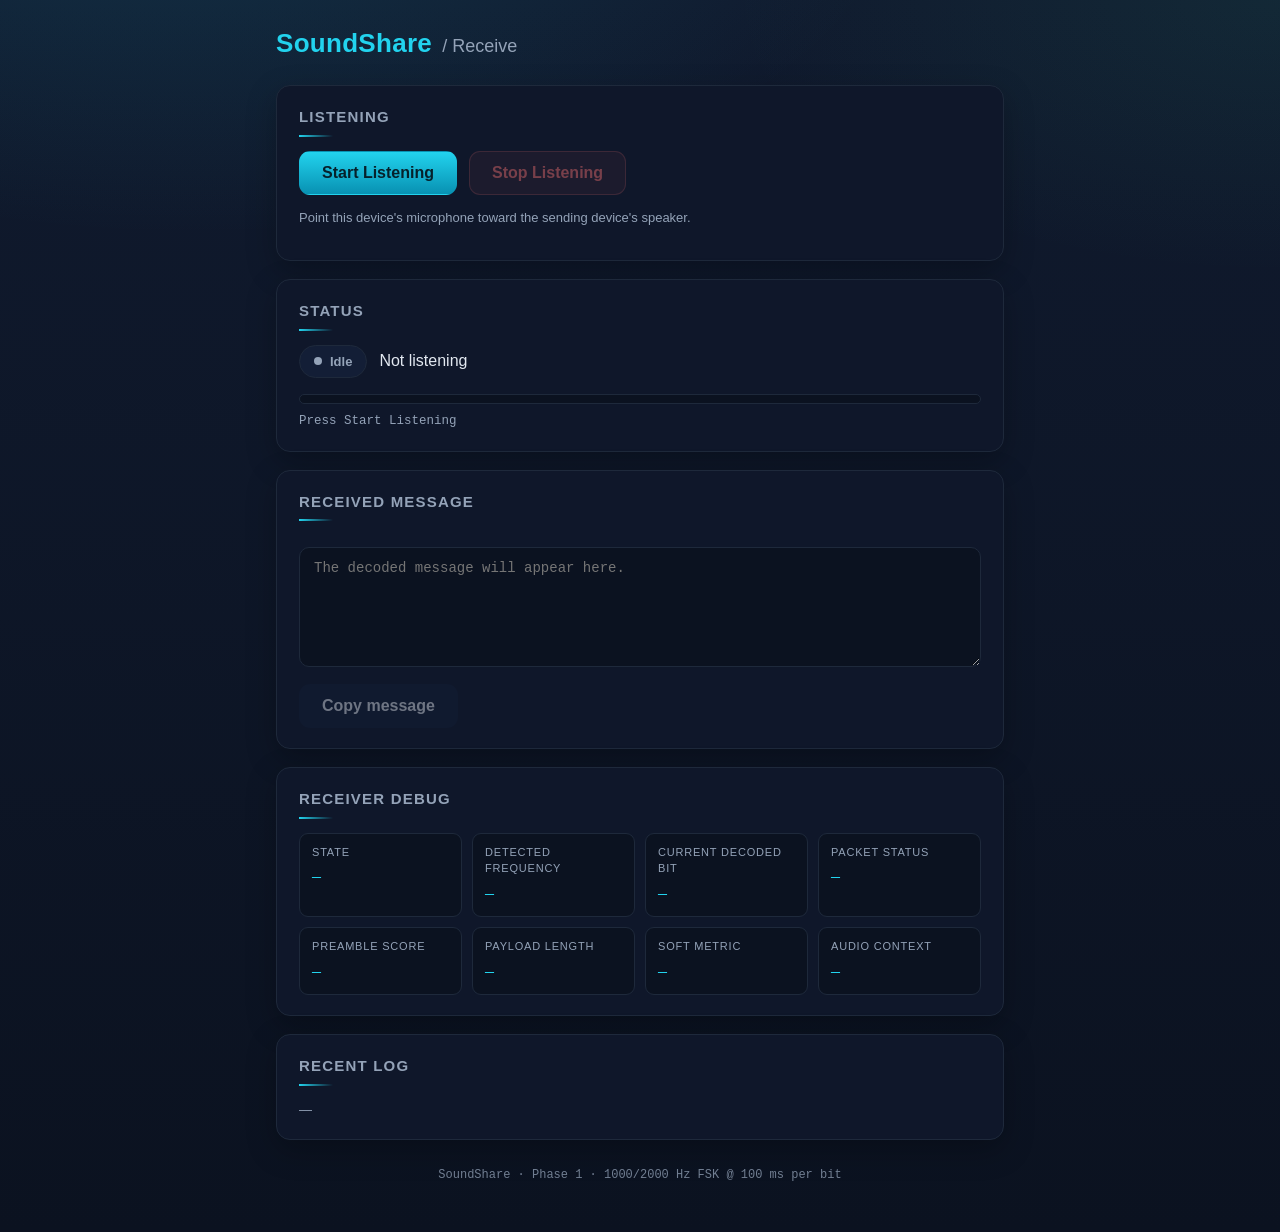
==== receive.html @ 2c6472bd "SoundShare: acoustic FSK text transfer (Phase 1)" ====
<!DOCTYPE html>
<html lang="en">
<head>
  <meta charset="UTF-8">
  <meta name="viewport" content="width=device-width, initial-scale=1.0">
  <meta name="description" content="SoundShare receiver — demodulate FSK audio tones from your microphone back into text.">
  <title>SoundShare — Receive</title>
  <link rel="stylesheet" href="css/style.css">
</head>
<body>
  <div class="wrap">
    <header class="top">
      <a class="brand" href="index.html">SoundShare</a>
      <span class="crumb">/ Receive</span>
    </header>

    <main>
      <section class="card">
        <h2>Listening</h2>
        <div class="controls">
          <button id="listenBtn" class="btn primary">Start Listening</button>
          <button id="stopBtn" class="btn stop" disabled>Stop Listening</button>
        </div>
        <p class="muted">
          Point this device's microphone toward the sending device's speaker.
        </p>
      </section>

      <section class="card">
        <h2>Status</h2>
        <div class="statusline">
          <span id="statusPill" class="pill idle">Idle</span>
          <span id="statusText">Not listening</span>
        </div>

        <div class="progress">
          <div id="progressBar" class="progressbar"></div>
        </div>
        <div id="progressLabel" class="muted">Press Start Listening</div>
      </section>

      <section class="card">
        <h2>Received message</h2>
        <textarea id="received" class="msgbox" rows="5" readonly
          placeholder="The decoded message will appear here."></textarea>
        <div class="controls">
          <button id="copyBtn" class="btn" disabled>Copy message</button>
        </div>
      </section>

      <section class="card">
        <h2>Receiver debug</h2>
        <div class="debuggrid">
          <div><label>State</label><output id="dbgState">—</output></div>
          <div><label>Detected frequency</label><output id="dbgFreq">—</output></div>
          <div><label>Current decoded bit</label><output id="dbgBit">—</output></div>
          <div><label>Packet status</label><output id="dbgPacket">—</output></div>
          <div><label>Preamble score</label><output id="dbgScore">—</output></div>
          <div><label>Payload length</label><output id="dbgLen">—</output></div>
          <div><label>Soft metric</label><output id="dbgSoft">—</output></div>
          <div><label>Audio context</label><output id="dbgCtx">—</output></div>
        </div>
      </section>

      <section class="card">
        <h2>Recent log</h2>
        <pre id="log" class="muted" style="white-space:pre-wrap;margin:0;font-family:inherit;">—</pre>
      </section>
    </main>

    <footer>SoundShare · Phase 1 · 1000/2000 Hz FSK @ 100 ms per bit</footer>
  </div>

  <script src="js/crc.js"></script>
  <script src="js/encoder.js"></script>
  <script src="js/decoder.js"></script>
  <script src="js/audio.js"></script>
  <script>
    (() => {
      "use strict";

      const el = (id) => document.getElementById(id);
      const listenBtn = el("listenBtn");
      const stopBtn = el("stopBtn");
      const copyBtn = el("copyBtn");
      const received = el("received");
      const pill = el("statusPill");
      const statusText = el("statusText");
      const progressBar = el("progressBar");
      const progressLabel = el("progressLabel");
      const log = el("log");
      const dbg = {
        state: el("dbgState"), freq: el("dbgFreq"), bit: el("dbgBit"),
        packet: el("dbgPacket"), score: el("dbgScore"), len: el("dbgLen"),
        soft: el("dbgSoft"), ctx: el("dbgCtx"),
      };

      const rx = new SS.Audio.Receiver();

      /* Preamble progress for the "Mesh/Listening" step indicator:
         total symbols for the current message as it streams in. */
      let lastSymbols = 0;
      let lastMessageLen = 0;

      /* ------------------------------------------------------------ */
      /* Status helpers                                                */
      /* ------------------------------------------------------------ */

      function setStatus(name, text) {
        pill.className = "pill " + name;
        pill.textContent =
          name === "decoding" ? "Decoding"
          : name === "received" ? "Message received"
          : name === "error" ? "Transmission error"
          : name.charAt(0).toUpperCase() + name.slice(1);
        statusText.textContent = text;
      }

      function setProgress(frac, label) {
        progressBar.style.width = Math.max(0, Math.min(100, frac * 100)) + "%";
        progressLabel.textContent = label;
      }

      function appendLog(line) {
        const stamp = new Date().toLocaleTimeString();
        log.textContent = (log.textContent === "—" ? "" : log.textContent + "\n") +
          "[" + stamp + "] " + line;
        log.scrollTop = log.scrollHeight;
      }

      /* ------------------------------------------------------------ */
      /* Decoder handlers                                              */
      /* ------------------------------------------------------------ */

      const decoder = new SS.Decoder({
        onSync(meta) {
          setStatus("decoding", "Preamble locked — decoding packet…");
          setProgress(0.1,
            "Synchronised (score " + meta.score.toFixed(2) + ") — receiving…");
          appendLog("Preamble detected (score " + meta.score.toFixed(2) + ").");
        },

        onMessage(text, meta) {
          received.value = text;
          lastMessageLen = meta.bytes;
          lastSymbols = meta.totalBits;
          copyBtn.disabled = false;
          setStatus("received",
            "Message received (" + meta.bytes + " bytes · " +
            meta.totalBits + " bits) — CRC32 verified.");
          setProgress(1, "Packet verified with CRC32 — complete.");
          appendLog("Message received: " + JSON.stringify(text));
        },

        onError(reason) {
          setStatus("error", reason);
          setProgress(0, "Packet rejected — listening for the next transmission.");
          appendLog("Error: " + reason);
        },

        onDebug(d) {
          /* Update the debug grid ~ every frame is fine; cheap enough. */
          dbg.state.textContent = d.state;
          dbg.freq.textContent = d.measuredHz ? d.measuredHz + " Hz" : "—";
          dbg.bit.textContent = d.lastBit == null ? "—" : String(d.lastBit);
          dbg.packet.textContent = d.bitProgress;
          dbg.score.textContent = d.score ? d.score.toFixed(2) : "—";
          dbg.len.textContent = d.payloadLen == null ? "—" : d.payloadLen + " B";
          dbg.soft.textContent = d.lastSoft;
          dbg.ctx.textContent = rx.ctx ? rx.ctx.state : (d.frameIndex ? "closed" : "—");

          /* While decoding, animate the progress bar with received symbols. */
          if (d.state === "synced" && d.totalSymbols > 0) {
            setProgress(Math.min(0.95, d.symbolIndex / d.totalSymbols),
              "Decoding " + d.symbolIndex + " / " + d.totalSymbols + " symbols");
          }
        },
      });

      decoder.setSampleRate(44100); /* corrected on start() if different */

      /* ------------------------------------------------------------ */
      /* Start / stop                                                  */
      /* ------------------------------------------------------------ */

      async function startListening() {
        listenBtn.disabled = true;
        let rateConfigured = false;
        try {
          await rx.start((chunk) => {
            /* Configure the decoder with the real device rate before the
               first audio chunk is processed. */
            if (!rateConfigured && rx.ctx) {
              decoder.setSampleRate(rx.ctx.sampleRate);
              rateConfigured = true;
            }
            decoder.processSamples(chunk);
          });
        } catch (e) {
          setStatus("error", "Microphone unavailable — " + e.message);
          appendLog("getUserMedia failed: " + e.message);
          listenBtn.disabled = false;
          return;
        }
        if (rx.ctx && rx.ctx.state === "running") {
          decoder.setSampleRate(rx.ctx.sampleRate);
        }
        stopBtn.disabled = false;
        copyBtn.disabled = received.value.length === 0;
        setStatus("listening", "Listening on the microphone…");
        appendLog("Listening started (sample rate " + rx.ctx.sampleRate + " Hz).");
        received.readOnly = true;
      }

      async function stopListening() {
        listenBtn.disabled = false;
        stopBtn.disabled = true;
        try { await rx.stop(); } catch (e) { /* noop */ }
        decoder.reset();
        setStatus("idle", "Stopped listening.");
        appendLog("Listening stopped.");
        dbg.state.textContent = "—";
        dbg.freq.textContent = "—";
        dbg.bit.textContent = "—";
        dbg.packet.textContent = "—";
        dbg.score.textContent = "—";
        dbg.soft.textContent = "—";
      }

      listenBtn.addEventListener("click", startListening);
      stopBtn.addEventListener("click", stopListening);

      copyBtn.addEventListener("click", async () => {
        try {
          await navigator.clipboard.writeText(received.value);
          appendLog("Message copied to clipboard.");
        } catch (e) {
          /* Clipboard API may be denied; fall back to select-all. */
          received.select();
        }
      });
    })();
  </script>
</body>
</html>
---- css/style.css ----
/* ==========================================================================
   SoundShare — global stylesheet
   Dark "instrument panel" look shared by all three pages.
   ========================================================================== */

:root {
  --bg-0: #0b1220;
  --bg-1: #101a2e;
  --panel: #0f172a;
  --panel-2: #131e36;
  --border: #1e293b;
  --text: #e2e8f0;
  --muted: #94a3b8;
  --accent: #22d3ee;
  --accent-dim: rgba(34, 211, 238, 0.12);
  --good: #34d399;
  --good-dim: rgba(52, 211, 153, 0.12);
  --warn: #fbbf24;
  --warn-dim: rgba(251, 191, 36, 0.12);
  --err: #f87171;
  --err-dim: rgba(248, 113, 113, 0.12);
  --mono: "SF Mono", "Cascadia Code", Menlo, Consolas, "Liberation Mono", monospace;
}

* {
  box-sizing: border-box;
}

html,
body {
  margin: 0;
  padding: 0;
}

body {
  min-height: 100vh;
  color: var(--text);
  font-family: -apple-system, BlinkMacSystemFont, "Segoe UI", Roboto, Helvetica, Arial, sans-serif;
  background:
    radial-gradient(1200px 600px at 15% -10%, rgba(34, 211, 238, 0.12), transparent 60%),
    radial-gradient(1000px 500px at 100% 0%, rgba(52, 211, 153, 0.08), transparent 55%),
    linear-gradient(180deg, var(--bg-1), var(--bg-0));
  line-height: 1.5;
}

.wrap {
  max-width: 760px;
  margin: 0 auto;
  padding: 24px 16px 48px;
}

/* ---------- header / brand ---------- */

.top {
  display: flex;
  align-items: baseline;
  gap: 10px;
  margin-bottom: 22px;
}

.brand {
  color: var(--accent);
  font-size: 26px;
  font-weight: 800;
  letter-spacing: 0.3px;
  text-decoration: none;
}

.brand:hover {
  text-decoration: none;
  color: #7dd3fc;
}

.crumb {
  color: var(--muted);
  font-size: 18px;
}

/* ---------- cards ---------- */

.card {
  background: var(--panel);
  border: 1px solid var(--border);
  border-radius: 14px;
  padding: 20px 22px;
  margin-bottom: 18px;
  box-shadow: 0 10px 30px rgba(0, 0, 0, 0.25);
}

.card h2 {
  margin: 0 0 14px;
  font-size: 15px;
  font-weight: 600;
  text-transform: uppercase;
  letter-spacing: 1.2px;
  color: var(--muted);
}

.card h2::after {
  content: "";
  display: block;
  width: 34px;
  height: 2px;
  margin-top: 6px;
  background: linear-gradient(90deg, var(--accent), transparent);
}

/* ---------- hero / index ---------- */

.hero {
  text-align: center;
  padding: 46px 20px 30px;
}

.hero h1 {
  font-size: 44px;
  margin: 0 0 6px;
  background: linear-gradient(90deg, var(--accent), var(--good));
  -webkit-background-clip: text;
  background-clip: text;
  -webkit-text-fill-color: transparent;
}

.hero .tagline {
  color: var(--muted);
  margin: 0 auto 8px;
  max-width: 520px;
}

.actions {
  display: flex;
  gap: 18px;
  justify-content: center;
  margin: 34px 0 10px;
}

.actions .btn {
  min-width: 170px;
  padding: 20px 30px;
  font-size: 22px;
  text-decoration: none;
}

.btn-send {
  background: linear-gradient(180deg, #22d3ee, #0891b2);
  color: #06212b;
}

.btn-send:hover {
  background: linear-gradient(180deg, #38ddf8, #0ea5c4);
  transform: translateY(-2px);
}

.btn-receive {
  background: linear-gradient(180deg, #34d399, #059669);
  color: #05281b;
}

.btn-receive:hover {
  background: linear-gradient(180deg, #4adeb0, #10b981);
  transform: translateY(-2px);
}

.how {
  margin: 34px auto 0;
  max-width: 560px;
  text-align: left;
  font-size: 14px;
  color: var(--muted);
}

.how ul {
  padding-left: 18px;
}

.how code,
.inline-code {
  font-family: var(--mono);
  background: var(--panel-2);
  border: 1px solid var(--border);
  border-radius: 5px;
  padding: 1px 6px;
  font-size: 12.5px;
  color: var(--accent);
}

/* ---------- buttons ---------- */

.btn {
  display: inline-flex;
  align-items: center;
  justify-content: center;
  gap: 8px;
  border: 1px solid transparent;
  border-radius: 11px;
  padding: 12px 22px;
  font-size: 16px;
  font-weight: 700;
  cursor: pointer;
  color: var(--text);
  background: var(--panel-2);
  transition: transform 0.08s ease, background 0.15s ease, filter 0.15s ease;
}

.btn:hover:not(:disabled) {
  transform: translateY(-1px);
  filter: brightness(1.08);
}

.btn:disabled {
  opacity: 0.45;
  cursor: not-allowed;
}

.btn.primary {
  background: linear-gradient(180deg, #22d3ee, #0891b2);
  color: #06212b;
}

.btn.stop {
  background: var(--err-dim);
  color: var(--err);
  border-color: rgba(248, 113, 113, 0.35);
}

.controls {
  display: flex;
  align-items: center;
  gap: 12px;
  flex-wrap: wrap;
  margin-top: 14px;
}

.controls .btn {
  flex: 0 0 auto;
}

.vol {
  display: inline-flex;
  align-items: center;
  gap: 8px;
  margin-left: auto;
  color: var(--muted);
  font-size: 13px;
}

input[type="range"] {
  accent-color: var(--accent);
  width: 130px;
}

/* ---------- text areas ---------- */

textarea {
  width: 100%;
  resize: vertical;
  min-height: 120px;
  background: var(--bg-0);
  border: 1px solid var(--border);
  border-radius: 10px;
  color: var(--text);
  font-family: var(--mono);
  font-size: 14px;
  padding: 12px 14px;
  outline: none;
  transition: border-color 0.15s ease, box-shadow 0.15s ease;
}

textarea:focus {
  border-color: var(--accent);
  box-shadow: 0 0 0 3px var(--accent-dim);
}

textarea[readonly] {
  color: var(--text);
}

.meta {
  margin-top: 8px;
  font-size: 13px;
  color: var(--muted);
  font-family: var(--mono);
}

/* ---------- status ---------- */

.statusline {
  display: flex;
  align-items: center;
  gap: 12px;
}

.pill {
  display: inline-flex;
  align-items: center;
  gap: 8px;
  padding: 6px 14px;
  border-radius: 999px;
  font-size: 13px;
  font-weight: 700;
  background: var(--panel-2);
  border: 1px solid var(--border);
  color: var(--muted);
  white-space: nowrap;
}

.pill::before {
  content: "";
  width: 8px;
  height: 8px;
  border-radius: 50%;
  background: currentColor;
}

/* pulse animation for "active" states */
.pill.listening::before,
.pill.transmitting::before,
.pill.decoding::before {
  animation: pulse 1.1s ease-in-out infinite;
}

@keyframes pulse {
  0%, 100% { opacity: 1; transform: scale(1); }
  50% { opacity: 0.35; transform: scale(0.7); }
}

.pill.idle { color: var(--muted); }

.pill.encoding { color: var(--warn); background: var(--warn-dim); border-color: rgba(251, 191, 36, 0.35); }

.pill.listening,
.pill.transmitting { color: var(--accent); background: var(--accent-dim); border-color: rgba(34, 211, 238, 0.35); }

.pill.decoding { color: var(--warn); background: var(--warn-dim); border-color: rgba(251, 191, 36, 0.35); }

.pill.complete,
.pill.received { color: var(--good); background: var(--good-dim); border-color: rgba(52, 211, 153, 0.35); }

.pill.error { color: var(--err); background: var(--err-dim); border-color: rgba(248, 113, 113, 0.35); }

.progress {
  margin: 16px 0 8px;
  height: 10px;
  border-radius: 999px;
  background: var(--bg-0);
  border: 1px solid var(--border);
  overflow: hidden;
}

.progressbar {
  height: 100%;
  width: 0%;
  border-radius: 999px;
  background: linear-gradient(90deg, var(--accent), var(--good));
  transition: width 0.1s linear;
}

#progressLabel {
  font-family: var(--mono);
  font-size: 12.5px;
}

/* ---------- debug panel ---------- */

.debuggrid {
  display: grid;
  grid-template-columns: repeat(auto-fit, minmax(150px, 1fr));
  gap: 10px;
}

.debuggrid > div {
  background: var(--bg-0);
  border: 1px solid var(--border);
  border-radius: 9px;
  padding: 10px 12px;
}

.debuggrid label {
  display: block;
  font-size: 11px;
  text-transform: uppercase;
  letter-spacing: 0.8px;
  color: var(--muted);
  margin-bottom: 4px;
}

.debuggrid output {
  font-family: var(--mono);
  font-size: 15px;
  color: var(--accent);
  word-break: break-all;
}

.msgbox {
  margin-top: 12px;
}

.msgbox + .controls {
  margin-top: 10px;
}

.muted {
  color: var(--muted);
  font-size: 13px;
}

footer {
  margin-top: 26px;
  text-align: center;
  font-family: var(--mono);
  font-size: 12px;
  color: var(--muted);
  opacity: 0.75;
}
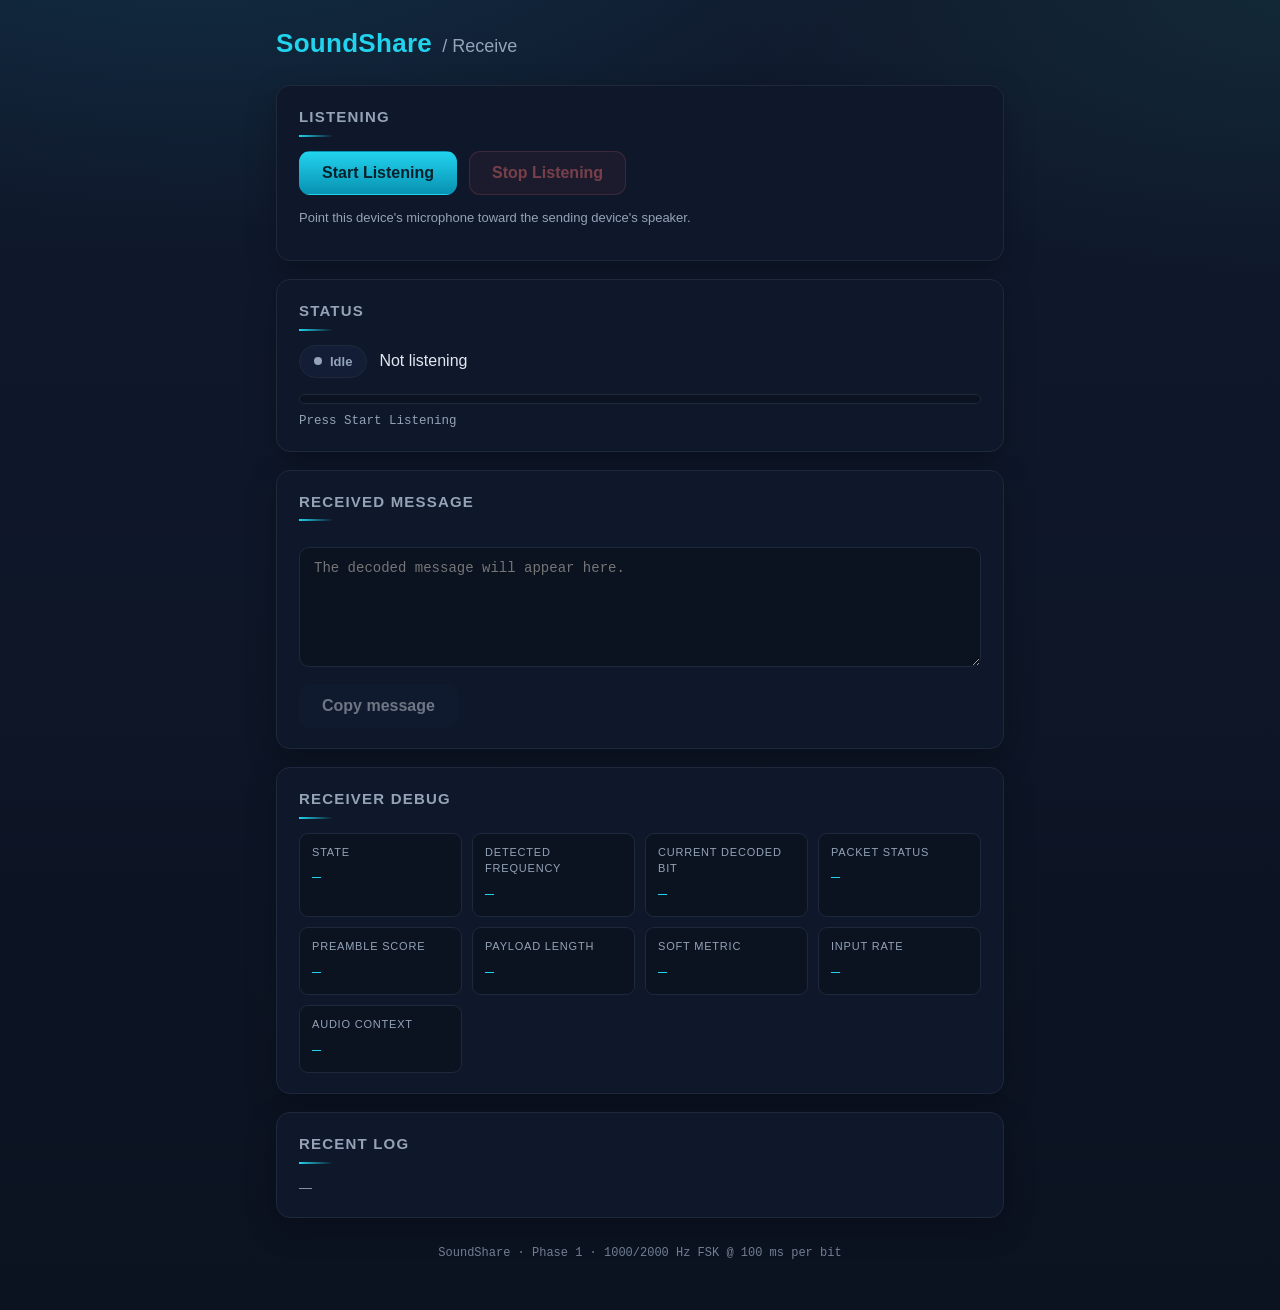
==== commit 4cc4a62c: "Harden receiver: high-confidence guard bypass, quiet-continuation watchdog, capture health auto-rest" ====
--- a/receive.html
+++ b/receive.html
@@ -58,6 +58,7 @@
           <div><label>Preamble score</label><output id="dbgScore">—</output></div>
           <div><label>Payload length</label><output id="dbgLen">—</output></div>
           <div><label>Soft metric</label><output id="dbgSoft">—</output></div>
+          <div><label>Input rate</label><output id="dbgFps">—</output></div>
           <div><label>Audio context</label><output id="dbgCtx">—</output></div>
         </div>
       </section>
@@ -92,7 +93,7 @@
       const dbg = {
         state: el("dbgState"), freq: el("dbgFreq"), bit: el("dbgBit"),
         packet: el("dbgPacket"), score: el("dbgScore"), len: el("dbgLen"),
-        soft: el("dbgSoft"), ctx: el("dbgCtx"),
+        soft: el("dbgSoft"), fps: el("dbgFps"), ctx: el("dbgCtx"),
       };
 
       const rx = new SS.Audio.Receiver();
@@ -101,6 +102,17 @@
          total symbols for the current message as it streams in. */
       let lastSymbols = 0;
       let lastMessageLen = 0;
+
+      /* Capture-health watchdog: browsers/OSes occasionally gag the mic graph
+         (sleep, device switch). If no frames arrive for a few seconds while we
+         are supposed to be listening, self-recover by restarting capture. */
+      let captureAliveAt = Date.now();
+      let listening = false;
+      let autoRestarts = 0;
+      let healthTimer = null;
+      let lastFrameIndex = 0;
+      let lastHeartbeatAt = 0;
+      let rateConfigured = false;
 
       /* ------------------------------------------------------------ */
       /* Status helpers                                                */
@@ -169,6 +181,19 @@
           dbg.soft.textContent = d.lastSoft;
           dbg.ctx.textContent = rx.ctx ? rx.ctx.state : (d.frameIndex ? "closed" : "—");
 
+          /* Liveness heartbeat for the watchdog + frames/sec readout. */
+          const now = Date.now();
+          if (d.frameIndex) {
+            if (lastFrameIndex && now - lastHeartbeatAt < 5000) {
+              const dt = (now - lastHeartbeatAt) / 1000;
+              const fps = dt > 0 ? (d.frameIndex - lastFrameIndex) / dt : 0;
+              if (fps > 0) dbg.fps.textContent = fps.toFixed(0) + " f/s";
+            }
+            lastFrameIndex = d.frameIndex;
+            lastHeartbeatAt = now;
+            captureAliveAt = now;
+          }
+
           /* While decoding, animate the progress bar with received symbols. */
           if (d.state === "synced" && d.totalSymbols > 0) {
             setProgress(Math.min(0.95, d.symbolIndex / d.totalSymbols),
@@ -185,7 +210,6 @@
 
       async function startListening() {
         listenBtn.disabled = true;
-        let rateConfigured = false;
         try {
           await rx.start((chunk) => {
             /* Configure the decoder with the real device rate before the
@@ -210,11 +234,19 @@
         setStatus("listening", "Listening on the microphone…");
         appendLog("Listening started (sample rate " + rx.ctx.sampleRate + " Hz).");
         received.readOnly = true;
+
+        listening = true;
+        autoRestarts = 0;
+        captureAliveAt = Date.now();
+        if (healthTimer) clearInterval(healthTimer);
+        healthTimer = setInterval(healthCheck, 1500);
       }
 
       async function stopListening() {
         listenBtn.disabled = false;
         stopBtn.disabled = true;
+        listening = false;
+        if (healthTimer) { clearInterval(healthTimer); healthTimer = null; }
         try { await rx.stop(); } catch (e) { /* noop */ }
         decoder.reset();
         setStatus("idle", "Stopped listening.");
@@ -225,6 +257,51 @@
         dbg.packet.textContent = "—";
         dbg.score.textContent = "—";
         dbg.soft.textContent = "—";
+        dbg.fps.textContent = "—";
+      }
+
+      /* ------------------------------------------------------------ */
+      /* Capture health watchdog                                       */
+      /* ------------------------------------------------------------ */
+
+      async function healthCheck() {
+        if (!listening) return;
+        if (Date.now() - captureAliveAt < 3000) return; /* frames flowing */
+
+        if (autoRestarts >= 2) {
+          clearInterval(healthTimer);
+          healthTimer = null;
+          setStatus("error",
+            "Microphone capture stalled for several seconds and did not recover " +
+            "automatically. Press Stop, then Start — or reload the page.");
+          appendLog("Capture stalled; automatic recovery exhausted (3 attempts).");
+          await stopListening();
+          return;
+        }
+
+        autoRestarts++;
+        appendLog("Health check: no audio frames for 3s — restarting receiver " +
+          "(attempt " + autoRestarts + " of 3).");
+        setStatus("listening", "Recovering audio capture…");
+        try { await rx.stop(); } catch (e) { /* noop */ }
+        decoder.reset();
+        captureAliveAt = Date.now();
+        try {
+          await rx.start((chunk) => {
+            if (!rateConfigured && rx.ctx) {
+              decoder.setSampleRate(rx.ctx.sampleRate);
+              rateConfigured = true;
+            }
+            decoder.processSamples(chunk);
+          });
+          decoder.setSampleRate(rx.ctx.sampleRate);
+          setStatus("listening", "Listening on the microphone…");
+          appendLog("Receiver restarted by health check.");
+        } catch (e) {
+          setStatus("error", "Receiver restart failed — " + e.message);
+          appendLog("Receiver restart failed: " + e.message);
+          await stopListening();
+        }
       }
 
       listenBtn.addEventListener("click", startListening);
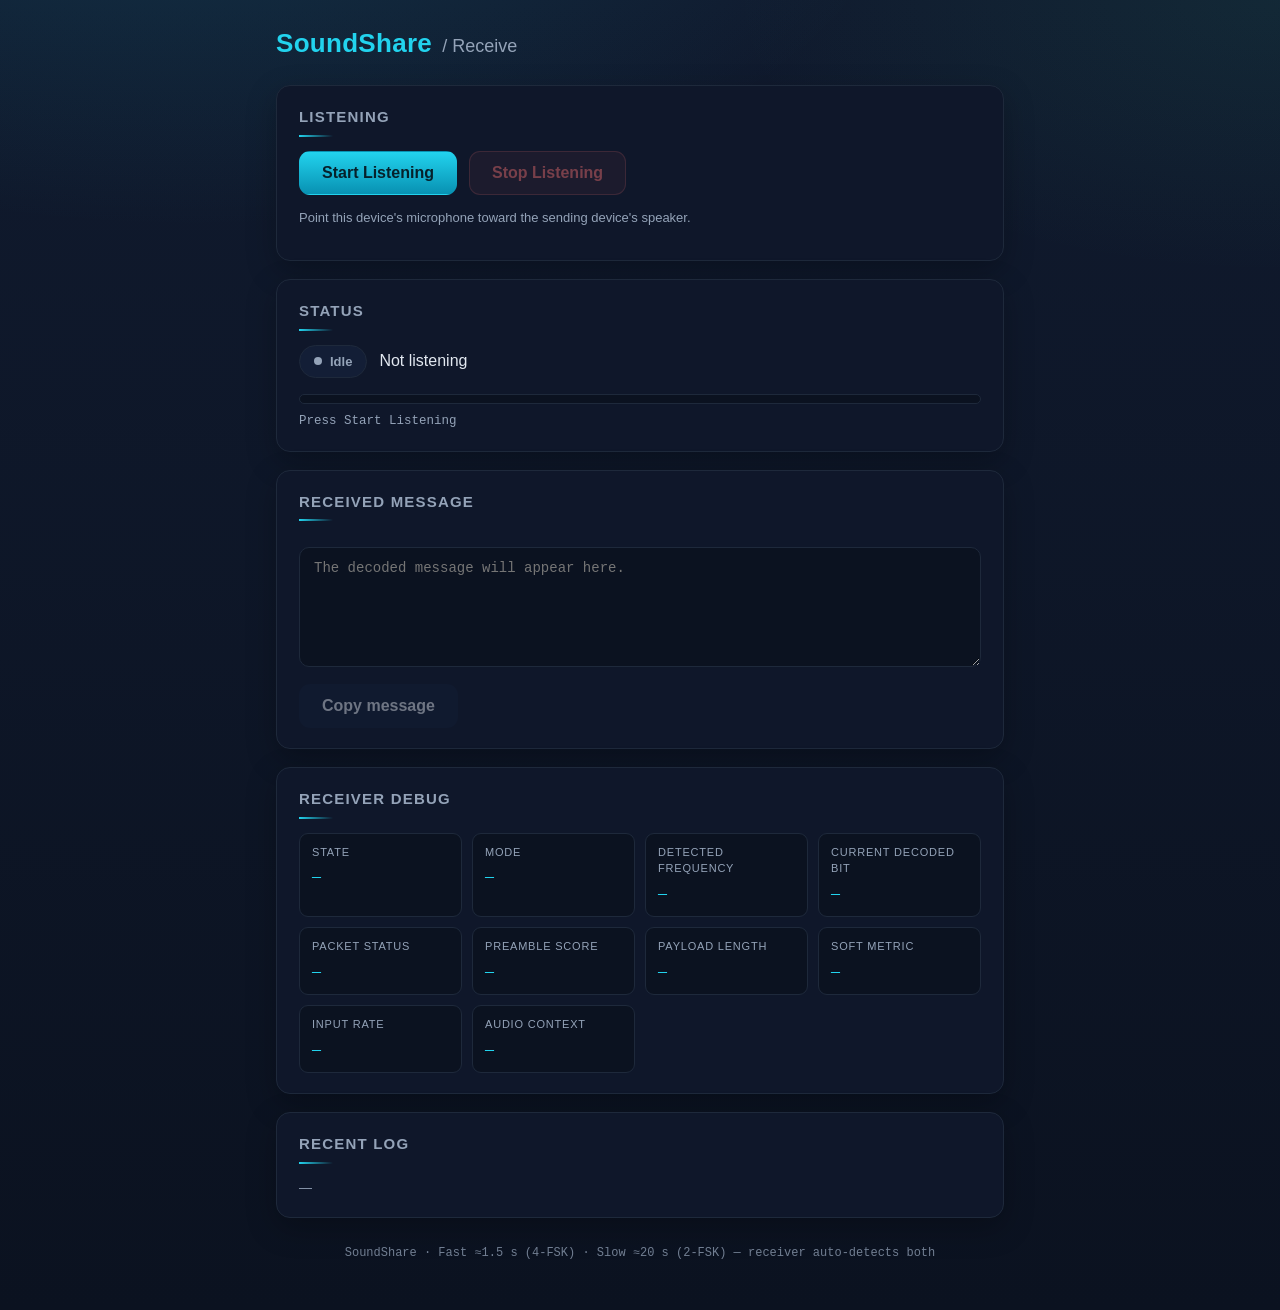
==== commit d0812e39: "Add fast 4-FSK mode (~1.5s): QuadEncoder, QuadDecoder, dual auto-detect receiver, Fast/Slow sender t" ====
--- a/receive.html
+++ b/receive.html
@@ -52,6 +52,7 @@
         <h2>Receiver debug</h2>
         <div class="debuggrid">
           <div><label>State</label><output id="dbgState">—</output></div>
+          <div><label>Mode</label><output id="dbgMode">—</output></div>
           <div><label>Detected frequency</label><output id="dbgFreq">—</output></div>
           <div><label>Current decoded bit</label><output id="dbgBit">—</output></div>
           <div><label>Packet status</label><output id="dbgPacket">—</output></div>
@@ -69,12 +70,13 @@
       </section>
     </main>
 
-    <footer>SoundShare · Phase 1 · 1000/2000 Hz FSK @ 100 ms per bit</footer>
+    <footer>SoundShare · Fast ≈1.5 s (4-FSK) · Slow ≈20 s (2-FSK) — receiver auto-detects both</footer>
   </div>
 
   <script src="js/crc.js"></script>
   <script src="js/encoder.js"></script>
   <script src="js/decoder.js"></script>
+  <script src="js/quaddecoder.js"></script>
   <script src="js/audio.js"></script>
   <script>
     (() => {
@@ -91,9 +93,10 @@
       const progressLabel = el("progressLabel");
       const log = el("log");
       const dbg = {
-        state: el("dbgState"), freq: el("dbgFreq"), bit: el("dbgBit"),
-        packet: el("dbgPacket"), score: el("dbgScore"), len: el("dbgLen"),
-        soft: el("dbgSoft"), fps: el("dbgFps"), ctx: el("dbgCtx"),
+        state: el("dbgState"), mode: el("dbgMode"), freq: el("dbgFreq"),
+        bit: el("dbgBit"), packet: el("dbgPacket"), score: el("dbgScore"),
+        len: el("dbgLen"), soft: el("dbgSoft"), fps: el("dbgFps"),
+        ctx: el("dbgCtx"),
       };
 
       const rx = new SS.Audio.Receiver();
@@ -141,68 +144,107 @@
       }
 
       /* ------------------------------------------------------------ */
-      /* Decoder handlers                                              */
-      /* ------------------------------------------------------------ */
-
-      const decoder = new SS.Decoder({
-        onSync(meta) {
-          setStatus("decoding", "Preamble locked — decoding packet…");
-          setProgress(0.1,
-            "Synchronised (score " + meta.score.toFixed(2) + ") — receiving…");
-          appendLog("Preamble detected (score " + meta.score.toFixed(2) + ").");
-        },
-
-        onMessage(text, meta) {
-          received.value = text;
-          lastMessageLen = meta.bytes;
-          lastSymbols = meta.totalBits;
-          copyBtn.disabled = false;
-          setStatus("received",
-            "Message received (" + meta.bytes + " bytes · " +
-            meta.totalBits + " bits) — CRC32 verified.");
-          setProgress(1, "Packet verified with CRC32 — complete.");
-          appendLog("Message received: " + JSON.stringify(text));
-        },
-
-        onError(reason) {
-          setStatus("error", reason);
-          setProgress(0, "Packet rejected — listening for the next transmission.");
-          appendLog("Error: " + reason);
-        },
-
-        onDebug(d) {
-          /* Update the debug grid ~ every frame is fine; cheap enough. */
-          dbg.state.textContent = d.state;
-          dbg.freq.textContent = d.measuredHz ? d.measuredHz + " Hz" : "—";
-          dbg.bit.textContent = d.lastBit == null ? "—" : String(d.lastBit);
-          dbg.packet.textContent = d.bitProgress;
-          dbg.score.textContent = d.score ? d.score.toFixed(2) : "—";
-          dbg.len.textContent = d.payloadLen == null ? "—" : d.payloadLen + " B";
-          dbg.soft.textContent = d.lastSoft;
-          dbg.ctx.textContent = rx.ctx ? rx.ctx.state : (d.frameIndex ? "closed" : "—");
-
-          /* Liveness heartbeat for the watchdog + frames/sec readout. */
-          const now = Date.now();
-          if (d.frameIndex) {
-            if (lastFrameIndex && now - lastHeartbeatAt < 5000) {
-              const dt = (now - lastHeartbeatAt) / 1000;
-              const fps = dt > 0 ? (d.frameIndex - lastFrameIndex) / dt : 0;
-              if (fps > 0) dbg.fps.textContent = fps.toFixed(0) + " f/s";
-            }
-            lastFrameIndex = d.frameIndex;
-            lastHeartbeatAt = now;
-            captureAliveAt = now;
-          }
-
-          /* While decoding, animate the progress bar with received symbols. */
-          if (d.state === "synced" && d.totalSymbols > 0) {
-            setProgress(Math.min(0.95, d.symbolIndex / d.totalSymbols),
-              "Decoding " + d.symbolIndex + " / " + d.totalSymbols + " symbols");
-          }
-        },
-      });
-
-      decoder.setSampleRate(44100); /* corrected on start() if different */
+      /* Dual-mode decoder router                                  */
+      /* ------------------------------------------------------------ */
+      /* The receiver runs BOTH demodulators on the same PCM stream:
+           "fast" — QuadDecoder (4-FSK, 15 ms symbols, ~1.5 s/message)
+           "slow" — FskDecoder  (2-FSK, 100 ms symbols)
+         whichever acquires a real lock first "owns" the panel/status/log; the
+         other keeps listening silently and picks up the next packet. Errors
+         from an idle decoder are suppressed so ambient noise can't spam the
+         log. */
+
+      let activeId = null;
+      const MODE_LABEL = { fast: "Fast (4-FSK)", slow: "Slow (2-FSK)" };
+
+      function makeHandlers(id) {
+        return {
+          onSync(meta) {
+            if (activeId !== null && activeId !== id) return;
+            activeId = id;
+            setStatus("decoding",
+              MODE_LABEL[id] + " preamble locked — decoding packet…");
+            setProgress(0.1, "Synchronised (score " +
+              meta.score.toFixed(2) + ") — receiving…");
+            appendLog("[" + id + "] Preamble detected (score " +
+              meta.score.toFixed(2) + ").");
+          },
+
+          onMessage(text, meta) {
+            activeId = null;
+            received.value = text;
+            lastMessageLen = meta.bytes;
+            lastSymbols = meta.totalBits;
+            copyBtn.disabled = false;
+            setStatus("received", "Message received (" + meta.bytes +
+              " bytes · " + meta.totalBits + " bits, " + MODE_LABEL[id] +
+              ") — CRC32 verified.");
+            setProgress(1, "Packet verified with CRC32 — complete.");
+            appendLog("[" + id + "] Message received: " + JSON.stringify(text));
+          },
+
+          onError(reason) {
+            /* Only surface errors that belong to the currently-active decoder
+               (i.e. a real transmission failed). Idle-decoder noise is ignored. */
+            if (activeId !== null && activeId !== id) return;
+            activeId = null;
+            setStatus("error", reason);
+            setProgress(0, "Packet rejected — listening for the next transmission.");
+            appendLog("[" + id + "] Error: " + reason);
+          },
+
+          onDebug(d) {
+            /* Single live panel: the active decoder while a lock is held,
+               otherwise the fast mode's live readout (the default). */
+            if (activeId === null) {
+              if (id !== "fast") return;
+            } else if (activeId !== id) {
+              return;
+            }
+            dbg.state.textContent = d.state;
+            dbg.mode.textContent = activeId ? MODE_LABEL[activeId] : "Fast (4-FSK)";
+            dbg.freq.textContent = d.measuredHz ? d.measuredHz + " Hz" : "—";
+            dbg.bit.textContent = d.lastBit == null ? "—" : String(d.lastBit);
+            dbg.packet.textContent = d.bitProgress;
+            dbg.score.textContent = d.score ? d.score.toFixed(2) : "—";
+            dbg.len.textContent = d.payloadLen == null ? "—" : d.payloadLen + " B";
+            dbg.soft.textContent = d.lastSoft;
+            dbg.ctx.textContent = rx.ctx ? rx.ctx.state :
+              (d.frameIndex ? "closed" : "—");
+
+            /* Liveness heartbeat for the watchdog + frames/sec readout. */
+            const now = Date.now();
+            if (d.frameIndex) {
+              if (lastFrameIndex && now - lastHeartbeatAt < 5000) {
+                const dt = (now - lastHeartbeatAt) / 1000;
+                const fps = dt > 0 ? (d.frameIndex - lastFrameIndex) / dt : 0;
+                if (fps > 0) dbg.fps.textContent = fps.toFixed(0) + " f/s";
+              }
+              lastFrameIndex = d.frameIndex;
+              lastHeartbeatAt = now;
+              captureAliveAt = now;
+            }
+
+            /* While decoding, animate the progress bar with received symbols. */
+            if (d.state === "synced" && d.totalSymbols > 0) {
+              setProgress(Math.min(0.95, d.symbolIndex / d.totalSymbols),
+                "Decoding " + d.symbolIndex + " / " + d.totalSymbols + " symbols");
+            }
+          },
+        };
+      }
+
+      const decFast = new SS.QuadDecoder(
+        makeHandlers("fast"), { sampleRate: 44100 });
+      const decSlow = new SS.Decoder(
+        makeHandlers("slow"), { sampleRate: 44100 });
+
+      const ALL_DECODERS = [decFast, decSlow];
+      const configureRate = (fs) => {
+        decFast.setSampleRate(fs);
+        decSlow.setSampleRate(fs);
+      };
+      configureRate(44100); /* corrected from the live context on start() */
 
       /* ------------------------------------------------------------ */
       /* Start / stop                                                  */
@@ -212,13 +254,14 @@
         listenBtn.disabled = true;
         try {
           await rx.start((chunk) => {
-            /* Configure the decoder with the real device rate before the
+            /* Configure the decoders with the real device rate before the
                first audio chunk is processed. */
             if (!rateConfigured && rx.ctx) {
-              decoder.setSampleRate(rx.ctx.sampleRate);
+              configureRate(rx.ctx.sampleRate);
               rateConfigured = true;
             }
-            decoder.processSamples(chunk);
+            decFast.processSamples(chunk);
+            decSlow.processSamples(chunk);
           });
         } catch (e) {
           setStatus("error", "Microphone unavailable — " + e.message);
@@ -227,7 +270,7 @@
           return;
         }
         if (rx.ctx && rx.ctx.state === "running") {
-          decoder.setSampleRate(rx.ctx.sampleRate);
+          configureRate(rx.ctx.sampleRate);
         }
         stopBtn.disabled = false;
         copyBtn.disabled = received.value.length === 0;
@@ -246,12 +289,14 @@
         listenBtn.disabled = false;
         stopBtn.disabled = true;
         listening = false;
+        activeId = null;
         if (healthTimer) { clearInterval(healthTimer); healthTimer = null; }
         try { await rx.stop(); } catch (e) { /* noop */ }
-        decoder.reset();
+        ALL_DECODERS.forEach((d) => d.reset());
         setStatus("idle", "Stopped listening.");
         appendLog("Listening stopped.");
         dbg.state.textContent = "—";
+        dbg.mode.textContent = "—";
         dbg.freq.textContent = "—";
         dbg.bit.textContent = "—";
         dbg.packet.textContent = "—";
@@ -284,17 +329,19 @@
           "(attempt " + autoRestarts + " of 3).");
         setStatus("listening", "Recovering audio capture…");
         try { await rx.stop(); } catch (e) { /* noop */ }
-        decoder.reset();
+        ALL_DECODERS.forEach((d) => d.reset());
+        activeId = null;
         captureAliveAt = Date.now();
         try {
           await rx.start((chunk) => {
             if (!rateConfigured && rx.ctx) {
-              decoder.setSampleRate(rx.ctx.sampleRate);
+              configureRate(rx.ctx.sampleRate);
               rateConfigured = true;
             }
-            decoder.processSamples(chunk);
+            decFast.processSamples(chunk);
+            decSlow.processSamples(chunk);
           });
-          decoder.setSampleRate(rx.ctx.sampleRate);
+          configureRate(rx.ctx.sampleRate);
           setStatus("listening", "Listening on the microphone…");
           appendLog("Receiver restarted by health check.");
         } catch (e) {
